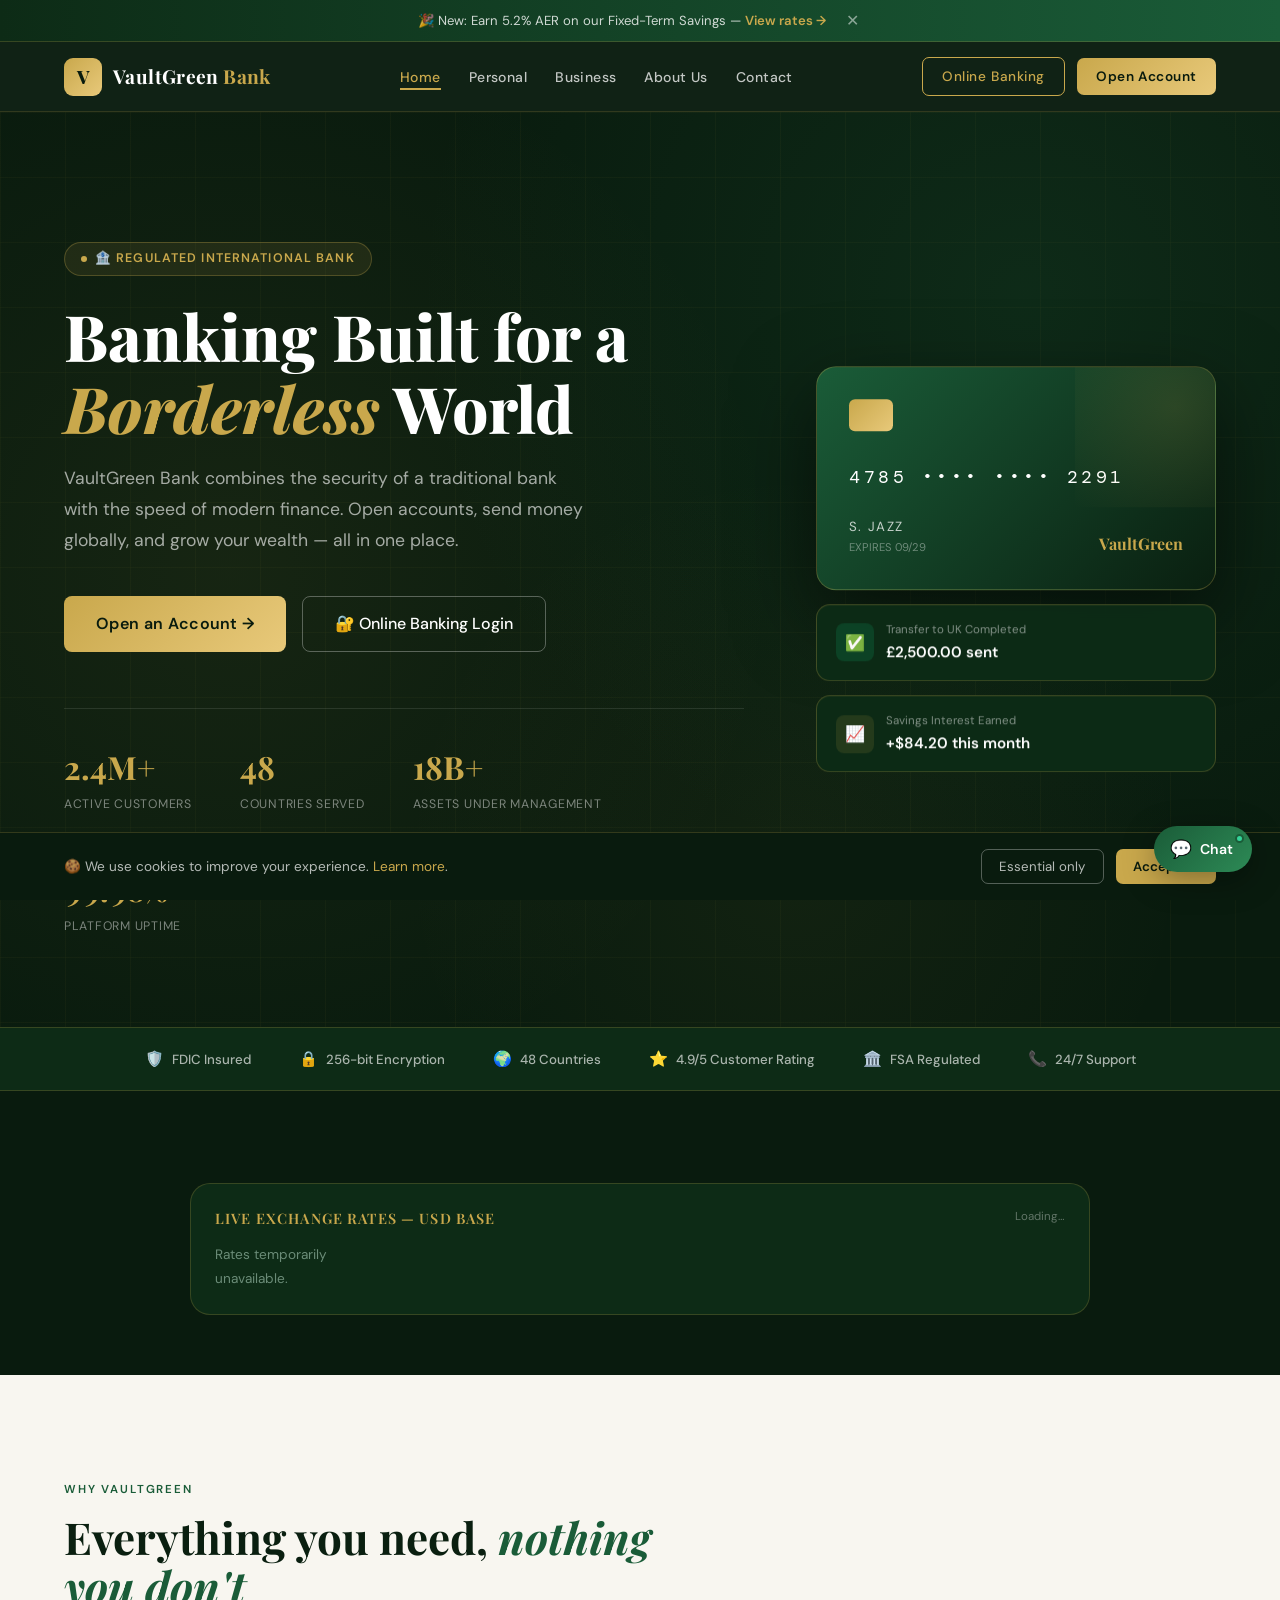
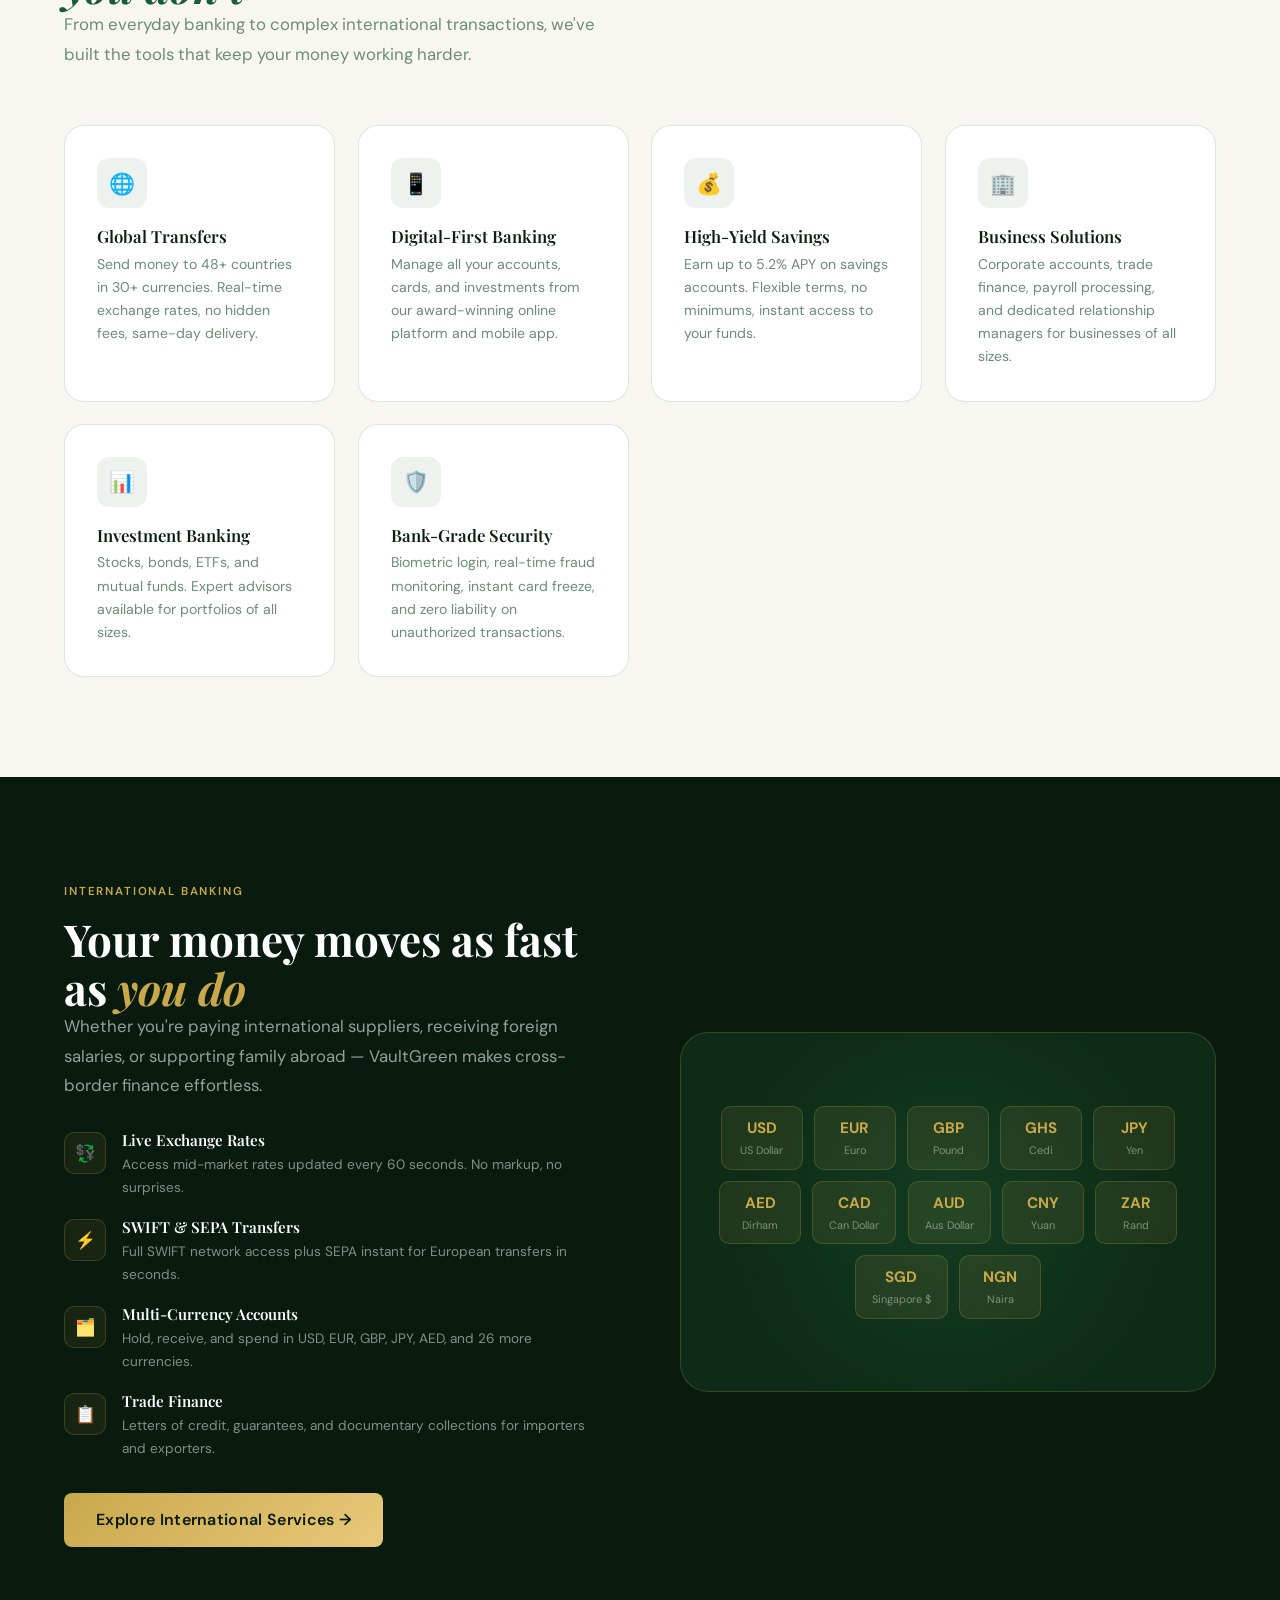
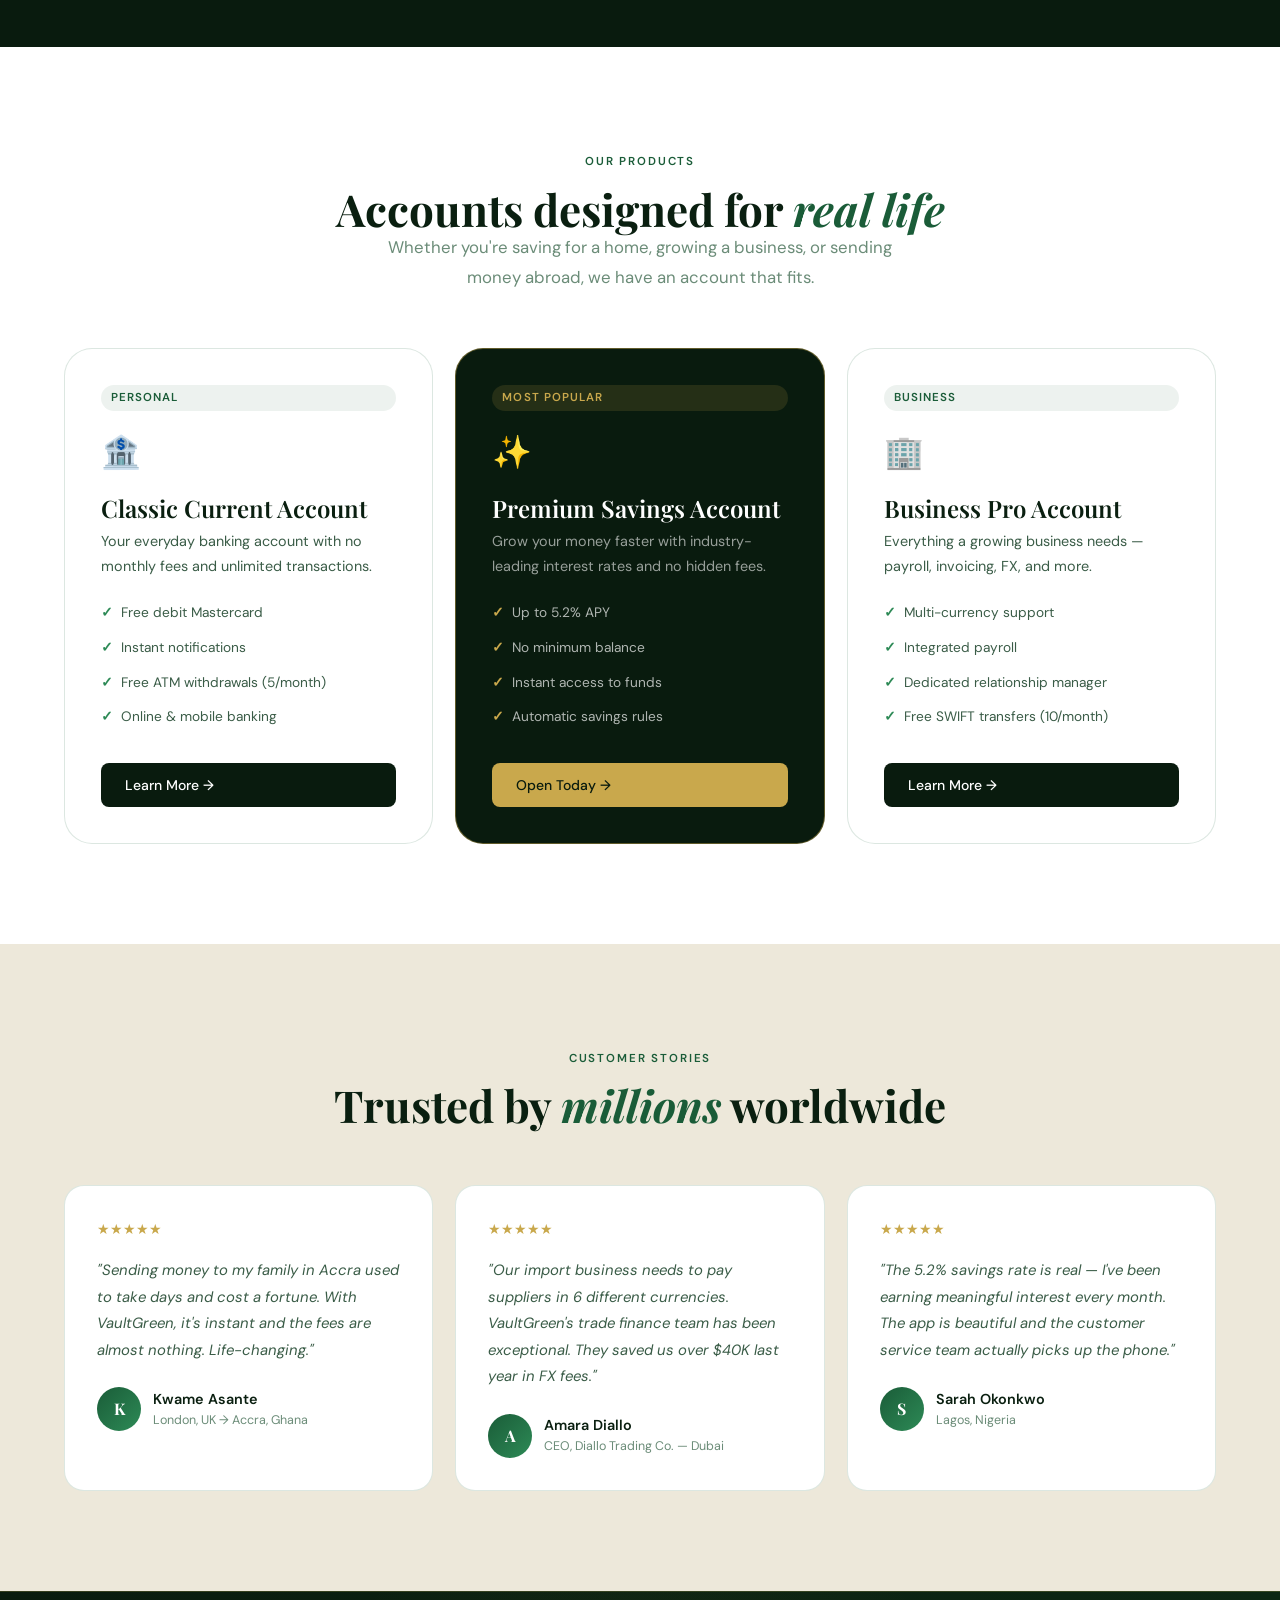
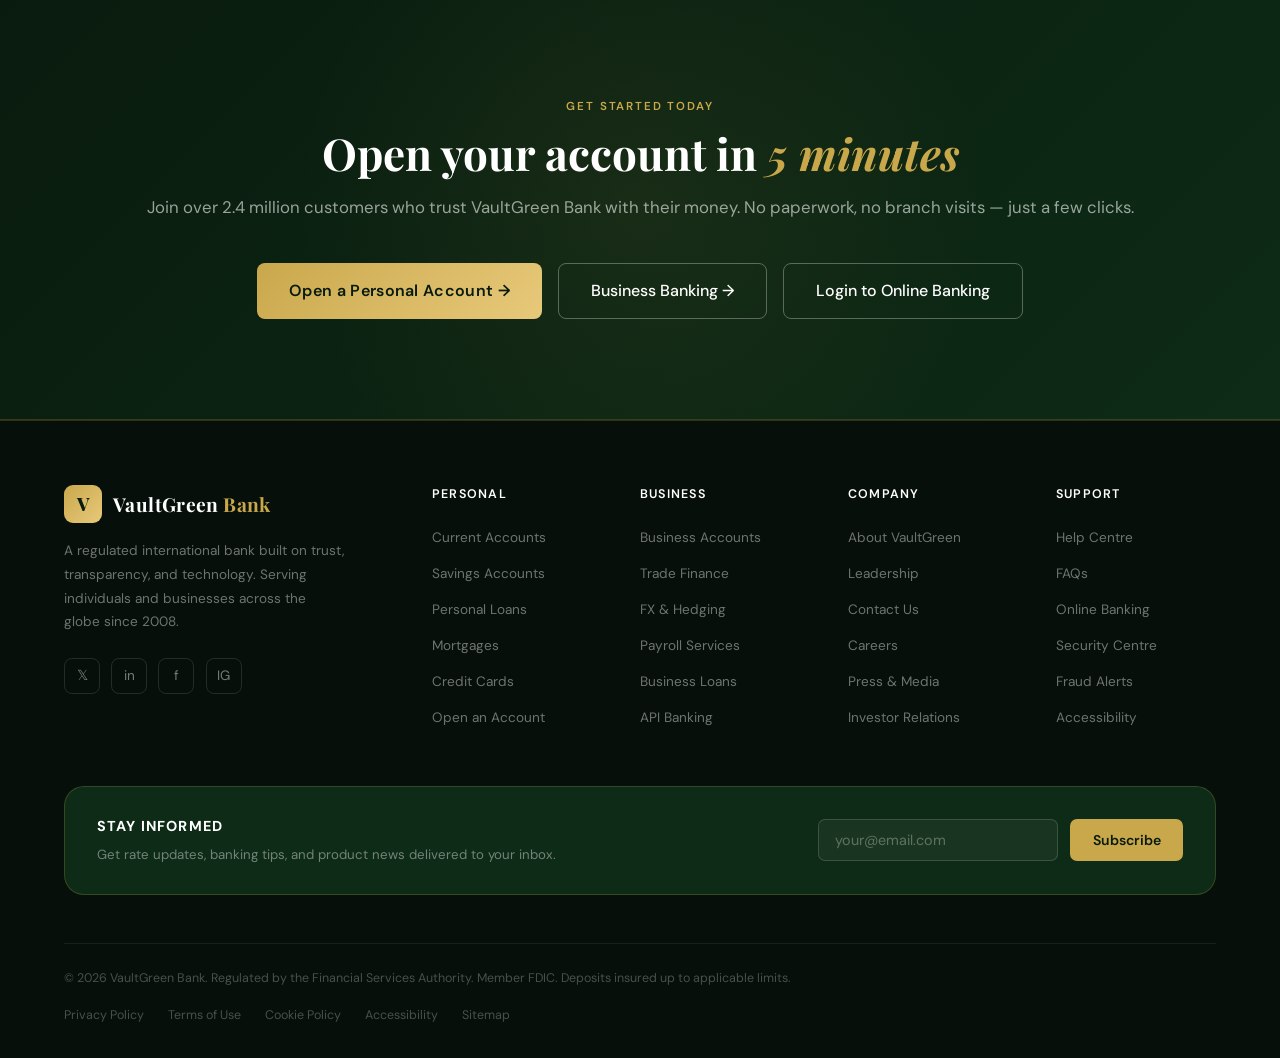
==== index.html @ 2dce6998 "Initial commit" ====
<!DOCTYPE html>
<html lang="en">
<head>
  <meta charset="UTF-8"/>
  <meta name="viewport" content="width=device-width,initial-scale=1.0"/>
  <title>VaultGreen Bank — Your Trusted International Bank</title>
  <meta name="description" content="VaultGreen Bank offers personal and business banking, international transfers, and investment solutions. Trusted by millions worldwide."/>
  <link rel="stylesheet" href="styles.css"/>
</head>
<body>

<!-- ══════════ HERO ══════════ -->
<section class="hero">
  <div class="hero-pattern"></div>
  <div class="hero-grid"></div>
  <div class="hero-content">
    <div class="hero-badge fade-up">🏦 Regulated International Bank</div>
    <h1 class="fade-up delay-1">Banking Built for a <em>Borderless</em> World</h1>
    <p class="hero-sub fade-up delay-2">VaultGreen Bank combines the security of a traditional bank with the speed of modern finance. Open accounts, send money globally, and grow your wealth — all in one place.</p>
    <div class="hero-actions fade-up delay-3">
      <a href="personal.html#open-account" class="btn-primary">Open an Account →</a>
      <a href="app/login.html" class="btn-secondary">🔐 Online Banking Login</a>
    </div>
    <div class="hero-stats fade-up delay-4">
      <div>
        <div class="hero-stat-num" data-count="2.4" data-suffix="M+" data-dec="1">0</div>
        <div class="hero-stat-label">Active Customers</div>
      </div>
      <div>
        <div class="hero-stat-num" data-count="48" data-suffix="">0</div>
        <div class="hero-stat-label">Countries Served</div>
      </div>
      <div>
        <div class="hero-stat-num" data-count="18" data-suffix="B+">0</div>
        <div class="hero-stat-label">Assets Under Management</div>
      </div>
      <div>
        <div class="hero-stat-num" data-count="99.98" data-suffix="%" data-dec="2">0</div>
        <div class="hero-stat-label">Platform Uptime</div>
      </div>
    </div>
  </div>

  <div class="hero-visual">
    <div class="card-mockup">
      <div class="card-chip"></div>
      <div class="card-number">4785 •••• •••• 2291</div>
      <div class="card-bottom">
        <div>
          <div class="card-name">S. JAZZ</div>
          <div style="color:rgba(255,255,255,.38);font-size:.7rem;margin-top:2px">EXPIRES 09/29</div>
        </div>
        <div class="card-logo-text">VaultGreen</div>
      </div>
    </div>
    <div class="floating-pill">
      <div class="pill-icon" style="background:rgba(14,203,129,.15)">✅</div>
      <div>
        <div class="pill-label">Transfer to UK Completed</div>
        <div class="pill-value">£2,500.00 sent</div>
      </div>
    </div>
    <div class="floating-pill">
      <div class="pill-icon" style="background:rgba(201,168,76,.12)">📈</div>
      <div>
        <div class="pill-label">Savings Interest Earned</div>
        <div class="pill-value">+$84.20 this month</div>
      </div>
    </div>
  </div>
</section>

<!-- ══════════ TRUST BAR ══════════ -->
<div class="trust-bar">
  <div class="trust-item"><span class="trust-icon">🛡️</span>FDIC Insured</div>
  <div class="trust-item"><span class="trust-icon">🔒</span>256-bit Encryption</div>
  <div class="trust-item"><span class="trust-icon">🌍</span>48 Countries</div>
  <div class="trust-item"><span class="trust-icon">⭐</span>4.9/5 Customer Rating</div>
  <div class="trust-item"><span class="trust-icon">🏛️</span>FSA Regulated</div>
  <div class="trust-item"><span class="trust-icon">📞</span>24/7 Support</div>
</div>

<!-- ══════════ LIVE RATES ══════════ -->
<section class="section section-dark" style="padding-top:60px;padding-bottom:60px">
  <div style="max-width:900px;margin:0 auto">
    <div class="rates-widget-wrap">
      <div class="rates-widget-head">
        <h4>Live Exchange Rates — USD Base</h4>
        <span id="ratesUpdated">Loading…</span>
      </div>
      <div id="ratesWidget" style="display:grid;grid-template-columns:repeat(auto-fill,minmax(160px,1fr));gap:.25rem">
        <p style="color:rgba(255,255,255,.4);font-size:.85rem">Fetching rates…</p>
      </div>
    </div>
  </div>
</section>

<!-- ══════════ FEATURES ══════════ -->
<section class="section section-light">
  <div class="section-header fade-up">
    <span class="section-label">Why VaultGreen</span>
    <h2 class="section-title">Everything you need, <em>nothing you don't</em></h2>
    <p class="section-desc">From everyday banking to complex international transactions, we've built the tools that keep your money working harder.</p>
  </div>
  <div class="features-grid">
    <div class="feature-card fade-up"><div class="feature-icon">🌐</div><h3>Global Transfers</h3><p>Send money to 48+ countries in 30+ currencies. Real-time exchange rates, no hidden fees, same-day delivery.</p></div>
    <div class="feature-card fade-up delay-1"><div class="feature-icon">📱</div><h3>Digital-First Banking</h3><p>Manage all your accounts, cards, and investments from our award-winning online platform and mobile app.</p></div>
    <div class="feature-card fade-up delay-2"><div class="feature-icon">💰</div><h3>High-Yield Savings</h3><p>Earn up to 5.2% APY on savings accounts. Flexible terms, no minimums, instant access to your funds.</p></div>
    <div class="feature-card fade-up delay-1"><div class="feature-icon">🏢</div><h3>Business Solutions</h3><p>Corporate accounts, trade finance, payroll processing, and dedicated relationship managers for businesses of all sizes.</p></div>
    <div class="feature-card fade-up delay-2"><div class="feature-icon">📊</div><h3>Investment Banking</h3><p>Stocks, bonds, ETFs, and mutual funds. Expert advisors available for portfolios of all sizes.</p></div>
    <div class="feature-card fade-up delay-3"><div class="feature-icon">🛡️</div><h3>Bank-Grade Security</h3><p>Biometric login, real-time fraud monitoring, instant card freeze, and zero liability on unauthorized transactions.</p></div>
  </div>
</section>

<!-- ══════════ INTERNATIONAL ══════════ -->
<section class="section section-dark">
  <div class="intl-grid">
    <div class="fade-left">
      <span class="section-label section-label-gold">International Banking</span>
      <h2 class="section-title section-title-light">Your money moves as fast as <em>you do</em></h2>
      <p class="section-desc section-desc-light">Whether you're paying international suppliers, receiving foreign salaries, or supporting family abroad — VaultGreen makes cross-border finance effortless.</p>
      <div class="intl-features">
        <div class="intl-feature"><div class="intl-feature-icon">💱</div><div><h4>Live Exchange Rates</h4><p>Access mid-market rates updated every 60 seconds. No markup, no surprises.</p></div></div>
        <div class="intl-feature"><div class="intl-feature-icon">⚡</div><div><h4>SWIFT & SEPA Transfers</h4><p>Full SWIFT network access plus SEPA instant for European transfers in seconds.</p></div></div>
        <div class="intl-feature"><div class="intl-feature-icon">🗂️</div><div><h4>Multi-Currency Accounts</h4><p>Hold, receive, and spend in USD, EUR, GBP, JPY, AED, and 26 more currencies.</p></div></div>
        <div class="intl-feature"><div class="intl-feature-icon">📋</div><div><h4>Trade Finance</h4><p>Letters of credit, guarantees, and documentary collections for importers and exporters.</p></div></div>
      </div>
      <div style="margin-top:2rem"><a href="business.html" class="btn-primary">Explore International Services →</a></div>
    </div>
    <div class="intl-visual fade-right">
      <div class="globe-bg"></div>
      <div class="currency-tags">
        <div class="currency-tag"><div class="curr-code">USD</div><div class="curr-name">US Dollar</div></div>
        <div class="currency-tag"><div class="curr-code">EUR</div><div class="curr-name">Euro</div></div>
        <div class="currency-tag"><div class="curr-code">GBP</div><div class="curr-name">Pound</div></div>
        <div class="currency-tag"><div class="curr-code">GHS</div><div class="curr-name">Cedi</div></div>
        <div class="currency-tag"><div class="curr-code">JPY</div><div class="curr-name">Yen</div></div>
        <div class="currency-tag"><div class="curr-code">AED</div><div class="curr-name">Dirham</div></div>
        <div class="currency-tag"><div class="curr-code">CAD</div><div class="curr-name">Can Dollar</div></div>
        <div class="currency-tag"><div class="curr-code">AUD</div><div class="curr-name">Aus Dollar</div></div>
        <div class="currency-tag"><div class="curr-code">CNY</div><div class="curr-name">Yuan</div></div>
        <div class="currency-tag"><div class="curr-code">ZAR</div><div class="curr-name">Rand</div></div>
        <div class="currency-tag"><div class="curr-code">SGD</div><div class="curr-name">Singapore $</div></div>
        <div class="currency-tag"><div class="curr-code">NGN</div><div class="curr-name">Naira</div></div>
      </div>
    </div>
  </div>
</section>

<!-- ══════════ PRODUCTS ══════════ -->
<section class="section">
  <div class="section-header-center fade-up">
    <span class="section-label">Our Products</span>
    <h2 class="section-title">Accounts designed for <em>real life</em></h2>
    <p class="section-desc" style="margin:0 auto">Whether you're saving for a home, growing a business, or sending money abroad, we have an account that fits.</p>
  </div>
  <div class="products-grid">
    <div class="product-card fade-up">
      <div class="product-tag">Personal</div>
      <div class="product-icon">🏦</div>
      <h3>Classic Current Account</h3>
      <p>Your everyday banking account with no monthly fees and unlimited transactions.</p>
      <ul class="product-list">
        <li>Free debit Mastercard</li>
        <li>Instant notifications</li>
        <li>Free ATM withdrawals (5/month)</li>
        <li>Online & mobile banking</li>
      </ul>
      <a href="personal.html" class="btn-card">Learn More →</a>
    </div>
    <div class="product-card featured fade-up delay-1">
      <div class="product-tag">Most Popular</div>
      <div class="product-icon">✨</div>
      <h3>Premium Savings Account</h3>
      <p>Grow your money faster with industry-leading interest rates and no hidden fees.</p>
      <ul class="product-list">
        <li>Up to 5.2% APY</li>
        <li>No minimum balance</li>
        <li>Instant access to funds</li>
        <li>Automatic savings rules</li>
      </ul>
      <a href="personal.html#open-account" class="btn-card">Open Today →</a>
    </div>
    <div class="product-card fade-up delay-2">
      <div class="product-tag">Business</div>
      <div class="product-icon">🏢</div>
      <h3>Business Pro Account</h3>
      <p>Everything a growing business needs — payroll, invoicing, FX, and more.</p>
      <ul class="product-list">
        <li>Multi-currency support</li>
        <li>Integrated payroll</li>
        <li>Dedicated relationship manager</li>
        <li>Free SWIFT transfers (10/month)</li>
      </ul>
      <a href="business.html" class="btn-card">Learn More →</a>
    </div>
  </div>
</section>

<!-- ══════════ TESTIMONIALS ══════════ -->
<section class="section section-cream">
  <div class="section-header-center fade-up">
    <span class="section-label">Customer Stories</span>
    <h2 class="section-title">Trusted by <em>millions</em> worldwide</h2>
  </div>
  <div class="testimonials-grid">
    <div class="testimonial-card fade-up">
      <div class="testimonial-stars">★★★★★</div>
      <p class="testimonial-text">"Sending money to my family in Accra used to take days and cost a fortune. With VaultGreen, it's instant and the fees are almost nothing. Life-changing."</p>
      <div class="testimonial-author"><div class="author-avatar">K</div><div><div class="author-name">Kwame Asante</div><div class="author-loc">London, UK → Accra, Ghana</div></div></div>
    </div>
    <div class="testimonial-card fade-up delay-1">
      <div class="testimonial-stars">★★★★★</div>
      <p class="testimonial-text">"Our import business needs to pay suppliers in 6 different currencies. VaultGreen's trade finance team has been exceptional. They saved us over $40K last year in FX fees."</p>
      <div class="testimonial-author"><div class="author-avatar">A</div><div><div class="author-name">Amara Diallo</div><div class="author-loc">CEO, Diallo Trading Co. — Dubai</div></div></div>
    </div>
    <div class="testimonial-card fade-up delay-2">
      <div class="testimonial-stars">★★★★★</div>
      <p class="testimonial-text">"The 5.2% savings rate is real — I've been earning meaningful interest every month. The app is beautiful and the customer service team actually picks up the phone."</p>
      <div class="testimonial-author"><div class="author-avatar">S</div><div><div class="author-name">Sarah Okonkwo</div><div class="author-loc">Lagos, Nigeria</div></div></div>
    </div>
  </div>
</section>

<!-- ══════════ CTA ══════════ -->
<section class="cta-section">
  <div style="position:relative;z-index:2" class="fade-up">
    <span class="section-label section-label-gold">Get Started Today</span>
    <h2>Open your account in <em style="color:var(--gold)">5 minutes</em></h2>
    <p>Join over 2.4 million customers who trust VaultGreen Bank with their money. No paperwork, no branch visits — just a few clicks.</p>
    <div class="cta-actions">
      <a href="personal.html#open-account" class="btn-primary">Open a Personal Account →</a>
      <a href="business.html" class="btn-secondary">Business Banking →</a>
      <a href="app/login.html" class="btn-secondary">Login to Online Banking</a>
    </div>
  </div>
</section>

<script src="shared.js"></script>
</body>
</html>
---- styles.css ----
/* ═══════════════════════════════════════════════════
   VAULTGREEN BANK — styles.css
   Design system: deep forest green + gold
═══════════════════════════════════════════════════ */

@import url('https://fonts.googleapis.com/css2?family=Playfair+Display:ital,wght@0,400;0,600;0,700;0,800;1,400;1,700&family=DM+Sans:ital,opsz,wght@0,9..40,300;0,9..40,400;0,9..40,500;0,9..40,600;0,9..40,700;1,9..40,400&family=DM+Mono:wght@400;500&display=swap');

/* ─── TOKENS ─── */
:root {
  --green-deepest: #060f09;
  --green-deep:    #091b0e;
  --green-dark:    #0d2b16;
  --green-mid:     #1a5c38;
  --green-light:   #2d8a56;
  --green-pale:    #d4eddc;
  --gold:          #c9a84c;
  --gold-light:    #e8c97a;
  --gold-pale:     #f5e6b8;
  --white:         #ffffff;
  --off-white:     #f8f6f0;
  --cream:         #ede8da;
  --text-dark:     #0a1f10;
  --text-mid:      #3a5c47;
  --text-light:    #6b8c78;
  --border:        rgba(201,168,76,0.22);
  --border-light:  rgba(26,92,56,0.15);
  --shadow:        0 8px 40px rgba(6,15,9,0.13);
  --shadow-lg:     0 20px 60px rgba(6,15,9,0.2);
  --shadow-gold:   0 4px 24px rgba(201,168,76,0.22);
  --r-sm: 8px; --r-md: 14px; --r-lg: 20px; --r-xl: 28px;
}

/* ─── RESET ─── */
*,*::before,*::after { box-sizing:border-box; margin:0; padding:0; }
html { scroll-behavior:smooth; font-size:16px; }
body {
  font-family:'DM Sans',sans-serif;
  background:var(--white); color:var(--text-dark);
  line-height:1.6; overflow-x:hidden;
  -webkit-font-smoothing:antialiased;
}
img { max-width:100%; display:block; }
a  { text-decoration:none; color:inherit; }
button { font-family:'DM Sans',sans-serif; cursor:pointer; }

/* ─── TYPOGRAPHY ─── */
h1,h2,h3,h4 { font-family:'Playfair Display',serif; line-height:1.12; }
h1 { font-size:clamp(2.4rem,5vw,4rem); font-weight:800; }
h2 { font-size:clamp(1.8rem,3.5vw,2.75rem); font-weight:700; }
h3 { font-size:clamp(1.1rem,2vw,1.5rem); font-weight:600; }
h4 { font-size:1rem; font-weight:600; }
p  { line-height:1.75; color:var(--text-mid); }
em { font-style:italic; }

/* ─── ANNOUNCE BAR ─── */
.announce-bar {
  background:linear-gradient(90deg,var(--green-dark),var(--green-mid));
  border-bottom:1px solid var(--border);
  padding:10px 5vw;
  display:flex; align-items:center; justify-content:center; gap:16px;
  font-size:.82rem; color:rgba(255,255,255,.8);
  position:relative; z-index:1001;
}
.announce-bar a { color:var(--gold); font-weight:600; }
.announce-close { background:none; border:none; color:rgba(255,255,255,.5); font-size:1rem; padding:0 4px; line-height:1; }
.announce-close:hover { color:var(--white); }

/* ─── NAV ─── */
.nav {
  position:sticky; top:0; left:0; right:0; z-index:1000;
  background:rgba(9,27,14,.97);
  backdrop-filter:blur(18px); -webkit-backdrop-filter:blur(18px);
  border-bottom:1px solid rgba(201,168,76,.18);
  padding:0 5vw; height:70px;
  display:flex; align-items:center; justify-content:space-between;
  transition:all .3s;
}
.nav.scrolled {
  height:62px;
  background:rgba(6,15,9,.98);
  box-shadow:0 4px 24px rgba(0,0,0,.3);
}

.nav-logo { display:flex; align-items:center; gap:11px; }
.logo-mark {
  width:38px; height:38px;
  background:linear-gradient(135deg,var(--gold),var(--gold-light));
  border-radius:9px;
  display:flex; align-items:center; justify-content:center;
  font-family:'Playfair Display',serif;
  font-size:1.15rem; font-weight:800; color:var(--green-deep);
  flex-shrink:0;
}
.logo-text {
  font-family:'Playfair Display',serif;
  font-size:1.2rem; font-weight:700; color:var(--white);
  letter-spacing:.02em;
}
.logo-text span { color:var(--gold); }

.nav-links { display:flex; align-items:center; gap:1.75rem; list-style:none; }
.nav-link {
  color:rgba(255,255,255,.75); font-size:.875rem; font-weight:500;
  letter-spacing:.03em; transition:color .2s;
  position:relative; padding-bottom:2px;
}
.nav-link::after {
  content:''; position:absolute; bottom:-2px; left:0; right:0;
  height:1.5px; background:var(--gold);
  transform:scaleX(0); transition:transform .2s; transform-origin:left;
}
.nav-link:hover { color:var(--gold); }
.nav-link:hover::after,
.nav-link.active::after { transform:scaleX(1); }
.nav-link.active { color:var(--gold); }

.nav-actions { display:flex; gap:.75rem; align-items:center; }

.nav-btn-login {
  padding:.5rem 1.2rem; border:1.5px solid var(--gold); border-radius:7px;
  color:var(--gold); font-size:.85rem; font-weight:500; letter-spacing:.04em;
  background:transparent; transition:all .2s;
}
.nav-btn-login:hover { background:var(--gold); color:var(--green-deep); }

.nav-btn-open {
  padding:.5rem 1.2rem;
  background:linear-gradient(135deg,var(--gold),var(--gold-light));
  border:none; border-radius:7px;
  color:var(--green-deep); font-size:.85rem; font-weight:600; letter-spacing:.04em;
  transition:all .25s;
}
.nav-btn-open:hover { transform:translateY(-1px); box-shadow:var(--shadow-gold); }

.w-full { width:100%; text-align:center; justify-content:center; }

/* Hamburger */
.hamburger {
  display:none; flex-direction:column; gap:5px;
  background:none; border:none; padding:4px;
}
.hamburger span {
  display:block; width:24px; height:2px;
  background:var(--white); border-radius:2px;
  transition:all .3s;
}
.hamburger.open span:nth-child(1) { transform:translateY(7px) rotate(45deg); }
.hamburger.open span:nth-child(2) { opacity:0; }
.hamburger.open span:nth-child(3) { transform:translateY(-7px) rotate(-45deg); }

/* Mobile menu */
.mob-menu {
  display:none; position:fixed; inset:0; top:70px;
  background:var(--green-deep);
  z-index:999; padding:2rem 5vw 3rem;
  flex-direction:column;
  overflow-y:auto;
  animation:mobIn .25s ease;
}
@keyframes mobIn { from{opacity:0;transform:translateY(-8px)} to{opacity:1;transform:none} }
.mob-menu.open { display:flex; }
.mob-links { display:flex; flex-direction:column; gap:0; }
.mob-link {
  color:var(--white); font-size:1.4rem;
  font-family:'Playfair Display',serif; font-weight:600;
  padding:1rem 0; border-bottom:1px solid rgba(201,168,76,.12);
  transition:color .2s;
}
.mob-link:hover,.mob-link.active { color:var(--gold); }
.mob-actions { display:flex; flex-direction:column; gap:.75rem; margin-top:2rem; }
.mob-actions .nav-btn-login,
.mob-actions .nav-btn-open { width:100%; text-align:center; padding:.85rem; font-size:1rem; }

/* ─── SECTIONS ─── */
.section { padding:100px 5vw; }
.section-light  { background:var(--off-white); }
.section-dark   { background:var(--green-deep); }
.section-cream  { background:var(--cream); }

.section-label {
  display:inline-block; font-size:.72rem; font-weight:600;
  letter-spacing:.16em; text-transform:uppercase;
  color:var(--green-mid); margin-bottom:.75rem;
}
.section-label-gold { color:var(--gold); }
.section-title em   { font-style:italic; color:var(--green-mid); }
.section-title-light { color:var(--white); }
.section-title-light em { color:var(--gold); }
.section-desc { font-size:1.05rem; color:var(--text-light); max-width:560px; }
.section-desc-light { color:rgba(255,255,255,.58); }

.section-header        { max-width:640px; margin-bottom:3.5rem; }
.section-header-center { text-align:center; max-width:640px; margin:0 auto 3.5rem; }

/* ─── BUTTONS ─── */
.btn-primary {
  display:inline-flex; align-items:center; gap:8px;
  padding:.9rem 2rem;
  background:linear-gradient(135deg,var(--gold),var(--gold-light));
  border:none; border-radius:var(--r-sm);
  color:var(--green-deep); font-size:1rem; font-weight:600;
  letter-spacing:.02em; transition:all .25s;
}
.btn-primary:hover { transform:translateY(-2px); box-shadow:0 8px 32px rgba(201,168,76,.38); }
.btn-primary:active { transform:translateY(0); }

.btn-secondary {
  display:inline-flex; align-items:center; gap:8px;
  padding:.9rem 2rem;
  background:transparent; border:1.5px solid rgba(255,255,255,.3);
  border-radius:var(--r-sm); color:var(--white);
  font-size:1rem; font-weight:500; transition:all .25s;
}
.btn-secondary:hover { border-color:var(--gold); color:var(--gold); }

.btn-card {
  display:inline-flex; align-items:center; gap:6px;
  padding:.65rem 1.5rem; background:var(--green-deep);
  color:var(--white); border:none; border-radius:var(--r-sm);
  font-size:.875rem; font-weight:500; transition:all .25s;
  margin-top:.75rem;
}
.btn-card:hover { background:var(--green-mid); transform:translateX(2px); }

.btn-spinner {
  display:inline-block; width:14px; height:14px;
  border:2px solid rgba(255,255,255,.3); border-top-color:#fff;
  border-radius:50%; animation:spin .65s linear infinite;
  vertical-align:middle; margin-right:6px;
}
@keyframes spin { to{transform:rotate(360deg)} }

/* ─── TRUST BAR ─── */
.trust-bar {
  background:var(--green-dark);
  border-top:1px solid var(--border); border-bottom:1px solid var(--border);
  padding:1.2rem 5vw;
  display:flex; flex-wrap:wrap; gap:1.5rem 3rem;
  justify-content:center; align-items:center;
}
.trust-item { display:flex; align-items:center; gap:8px; color:rgba(255,255,255,.65); font-size:.83rem; font-weight:500; }
.trust-icon { color:var(--gold); font-size:.95rem; }

/* ─── HERO ─── */
.hero {
  min-height:100vh; background:var(--green-deep);
  position:relative; display:flex; align-items:center;
  overflow:hidden; padding:130px 5vw 90px;
}
.hero-pattern {
  position:absolute; inset:0; pointer-events:none;
  background:
    radial-gradient(circle at 18% 50%,rgba(201,168,76,.07) 0,transparent 48%),
    radial-gradient(circle at 80% 20%,rgba(45,138,86,.14) 0,transparent 48%),
    radial-gradient(circle at 62% 82%,rgba(201,168,76,.05) 0,transparent 36%);
}
.hero-grid {
  position:absolute; inset:0; pointer-events:none;
  background-image:
    linear-gradient(rgba(201,168,76,.04) 1px,transparent 1px),
    linear-gradient(90deg,rgba(201,168,76,.04) 1px,transparent 1px);
  background-size:65px 65px;
}
.hero-content { position:relative; z-index:2; max-width:680px; }
.hero-badge {
  display:inline-flex; align-items:center; gap:8px;
  background:rgba(201,168,76,.1); border:1px solid rgba(201,168,76,.28);
  border-radius:100px; padding:6px 16px;
  color:var(--gold); font-size:.78rem; font-weight:600;
  letter-spacing:.09em; text-transform:uppercase; margin-bottom:1.5rem;
}
.hero-badge::before { content:''; width:6px; height:6px; background:var(--gold); border-radius:50%; }
.hero h1 { color:var(--white); margin-bottom:1.25rem; }
.hero h1 em { color:var(--gold); }
.hero-sub { font-size:1.1rem; color:rgba(255,255,255,.62); margin-bottom:2.5rem; max-width:520px; line-height:1.75; }
.hero-actions { display:flex; gap:1rem; flex-wrap:wrap; }
.hero-stats {
  display:flex; gap:3rem; flex-wrap:wrap;
  margin-top:3.5rem; padding-top:2rem;
  border-top:1px solid rgba(255,255,255,.1);
}
.hero-stat-num { font-family:'Playfair Display',serif; font-size:2rem; font-weight:700; color:var(--gold); }
.hero-stat-label { font-size:.77rem; color:rgba(255,255,255,.45); letter-spacing:.06em; text-transform:uppercase; margin-top:3px; }

/* Hero visual card */
.hero-visual {
  position:absolute; right:5vw; top:50%; transform:translateY(-50%);
  width:400px; z-index:2;
}
.card-mockup {
  background:linear-gradient(135deg,#1a5c38,#0a1f10);
  border:1px solid rgba(201,168,76,.3);
  border-radius:20px; padding:2rem;
  box-shadow:0 28px 80px rgba(0,0,0,.55);
  position:relative; overflow:hidden;
}
.card-mockup::before {
  content:''; position:absolute; top:-60px; right:-60px;
  width:200px; height:200px;
  background:radial-gradient(circle,rgba(201,168,76,.15),transparent);
}
.card-chip {
  width:44px; height:32px;
  background:linear-gradient(135deg,var(--gold),var(--gold-light));
  border-radius:6px; margin-bottom:2rem;
}
.card-number { font-family:'DM Mono',monospace; font-size:1.1rem; letter-spacing:.2em; color:var(--white); margin-bottom:1.5rem; }
.card-bottom { display:flex; justify-content:space-between; align-items:flex-end; }
.card-name { color:rgba(255,255,255,.75); font-size:.83rem; text-transform:uppercase; letter-spacing:.1em; }
.card-logo-text { font-family:'Playfair Display',serif; font-size:1rem; font-weight:700; color:var(--gold); }

.floating-pill {
  background:rgba(13,43,22,.96);
  border:1px solid rgba(201,168,76,.28);
  border-radius:14px; padding:1rem 1.2rem;
  margin-top:.9rem; display:flex; align-items:center; gap:12px;
  backdrop-filter:blur(8px);
  animation:floatIn .5s ease both;
}
.floating-pill:nth-child(2) { animation-delay:.2s; }
.floating-pill:nth-child(3) { animation-delay:.4s; }
@keyframes floatIn { from{opacity:0;transform:translateX(20px)} to{opacity:1;transform:none} }
.pill-icon { width:38px; height:38px; border-radius:8px; display:flex; align-items:center; justify-content:center; font-size:1rem; flex-shrink:0; }
.pill-label { font-size:.72rem; color:rgba(255,255,255,.48); }
.pill-value { font-size:.95rem; font-weight:600; color:var(--white); }

/* ─── FEATURES GRID ─── */
.features-grid { display:grid; grid-template-columns:repeat(auto-fit,minmax(270px,1fr)); gap:1.4rem; }
.feature-card {
  background:var(--white); border:1px solid var(--border-light);
  border-radius:var(--r-lg); padding:2rem;
  transition:all .3s; position:relative; overflow:hidden;
}
.feature-card::before {
  content:''; position:absolute; top:0; left:0; right:0; height:3px;
  background:linear-gradient(90deg,var(--green-mid),var(--gold));
  opacity:0; transition:opacity .3s;
}
.feature-card:hover { transform:translateY(-5px); box-shadow:var(--shadow); border-color:rgba(201,168,76,.35); }
.feature-card:hover::before { opacity:1; }
.feature-icon {
  width:50px; height:50px; background:rgba(26,92,56,.08);
  border-radius:12px; display:flex; align-items:center; justify-content:center;
  font-size:1.3rem; margin-bottom:1.2rem;
}
.feature-card h3 { font-size:1.05rem; margin-bottom:.4rem; color:var(--text-dark); }
.feature-card p  { font-size:.88rem; color:var(--text-light); line-height:1.65; }

/* ─── PRODUCTS ─── */
.products-grid { display:grid; grid-template-columns:repeat(auto-fit,minmax(295px,1fr)); gap:1.4rem; }
.product-card {
  background:var(--white); border:1px solid var(--border-light);
  border-radius:var(--r-xl); padding:2.25rem;
  transition:all .3s; display:flex; flex-direction:column;
}
.product-card:hover { transform:translateY(-5px); box-shadow:var(--shadow); }
.product-card.featured { background:var(--green-deep); border-color:rgba(201,168,76,.45); }
.product-card.featured h3 { color:var(--white); }
.product-card.featured p  { color:rgba(255,255,255,.58); }
.product-card.featured .product-tag { background:rgba(201,168,76,.14); color:var(--gold); }

.product-tag {
  display:inline-block; background:rgba(26,92,56,.08); color:var(--green-mid);
  font-size:.72rem; font-weight:600; letter-spacing:.09em; text-transform:uppercase;
  padding:4px 10px; border-radius:100px; margin-bottom:1rem;
}
.product-icon { font-size:2rem; margin-bottom:1rem; }
.product-card h3 { margin-bottom:.45rem; }
.product-card > p { font-size:.9rem; margin-bottom:auto; }
.product-list { list-style:none; margin:1.2rem 0; display:flex; flex-direction:column; gap:.3rem; }
.product-list li { display:flex; align-items:center; gap:8px; font-size:.855rem; color:var(--text-mid); padding:.25rem 0; }
.product-list li::before { content:'✓'; color:var(--green-light); font-weight:700; flex-shrink:0; }
.product-card.featured .product-list li { color:rgba(255,255,255,.68); }
.product-card.featured .product-list li::before { color:var(--gold); }
.product-card.featured .btn-card { background:var(--gold); color:var(--green-deep); }
.product-card.featured .btn-card:hover { background:var(--gold-light); transform:translateX(2px); }

/* ─── INTERNATIONAL SECTION ─── */
.intl-grid { display:grid; grid-template-columns:1fr 1fr; gap:5rem; align-items:center; }
.intl-visual {
  background:var(--green-dark); border:1px solid var(--border);
  border-radius:var(--r-xl); padding:2rem;
  position:relative; overflow:hidden;
  display:flex; align-items:center; justify-content:center; min-height:360px;
}
.globe-bg {
  position:absolute; inset:0;
  background:radial-gradient(circle at center,rgba(45,138,86,.18) 0,transparent 70%);
}
.currency-tags { display:flex; flex-wrap:wrap; gap:.7rem; justify-content:center; position:relative; z-index:1; }
.currency-tag {
  background:rgba(201,168,76, .1); border:1px solid rgba(201,168,76, .22);
  border-radius:10px; padding:.55rem 1rem; text-align:center; min-width:82px;
  transition:all .25s;
}
.currency-tag:hover { background:rgba(201,168,76,.2); transform:scale(1.04); }
.curr-code { color:var(--gold); font-weight:700; font-size:.95rem; }
.curr-name { color:rgba(255,255,255,.42); font-size:.68rem; margin-top:2px; }
.intl-features { display:flex; flex-direction:column; gap:1.2rem; margin-top:2rem; }
.intl-feature { display:flex; gap:1rem; align-items:flex-start; }
.intl-feature-icon {
  width:42px; height:42px; flex-shrink:0;
  background:rgba(201,168,76,.08); border:1px solid var(--border);
  border-radius:10px; display:flex; align-items:center; justify-content:center; font-size:1.05rem;
}
.intl-feature h4 { font-size:.95rem; margin-bottom:.2rem; color:var(--white); }
.intl-feature p  { font-size:.85rem; color:rgba(255,255,255,.5); }

/* ─── TESTIMONIALS ─── */
.testimonials-grid { display:grid; grid-template-columns:repeat(auto-fit,minmax(280px,1fr)); gap:1.4rem; }
.testimonial-card {
  background:var(--white); border:1px solid var(--border-light);
  border-radius:var(--r-lg); padding:2rem;
  transition:transform .3s;
}
.testimonial-card:hover { transform:translateY(-4px); box-shadow:var(--shadow); }
.testimonial-stars { color:var(--gold); font-size:.9rem; margin-bottom:1rem; }
.testimonial-text { font-style:italic; color:var(--text-mid); font-size:.93rem; line-height:1.78; margin-bottom:1.5rem; }
.testimonial-author { display:flex; align-items:center; gap:.75rem; }
.author-avatar {
  width:44px; height:44px; border-radius:50%; flex-shrink:0;
  background:linear-gradient(135deg,var(--green-mid),var(--green-light));
  display:flex; align-items:center; justify-content:center;
  color:var(--white); font-weight:700; font-size:1rem;
  font-family:'Playfair Display',serif;
}
.author-name { font-weight:600; font-size:.9rem; }
.author-loc  { font-size:.78rem; color:var(--text-light); }

/* ─── CTA SECTION ─── */
.cta-section {
  background:linear-gradient(135deg,var(--green-deep),var(--green-dark));
  border-top:1px solid var(--border); border-bottom:1px solid var(--border);
  padding:100px 5vw; text-align:center; position:relative; overflow:hidden;
}
.cta-section::before {
  content:''; position:absolute; top:50%; left:50%; transform:translate(-50%,-50%);
  width:700px; height:700px;
  background:radial-gradient(circle,rgba(201,168,76,.07) 0,transparent 70%);
  pointer-events:none;
}
.cta-section h2 { color:var(--white); margin-bottom:1rem; }
.cta-section p  { color:rgba(255,255,255,.58); margin-bottom:2.5rem; font-size:1.05rem; }
.cta-actions    { display:flex; gap:1rem; justify-content:center; flex-wrap:wrap; }

/* ─── RATES WIDGET ─── */
.rates-widget-wrap {
  background:var(--green-dark); border:1px solid var(--border);
  border-radius:var(--r-lg); padding:1.5rem; margin-top:2rem;
}
.rates-widget-head {
  display:flex; justify-content:space-between; align-items:center; margin-bottom:1rem;
}
.rates-widget-head h4 { color:var(--gold); font-size:.9rem; text-transform:uppercase; letter-spacing:.08em; }
#ratesUpdated { font-size:.72rem; color:rgba(255,255,255,.35); }
.rate-row {
  display:flex; justify-content:space-between; padding:.55rem 0;
  border-bottom:1px solid rgba(255,255,255,.06); font-size:.88rem;
}
.rate-row:last-child { border-bottom:none; }
.rate-pair { color:rgba(255,255,255,.55); font-family:'DM Mono',monospace; }
.rate-val  { color:var(--gold); font-weight:600; font-family:'DM Mono',monospace; }

/* ─── PAGE HERO (inner pages) ─── */
.page-hero {
  background:var(--green-deep); padding:155px 5vw 85px;
  position:relative; overflow:hidden;
}
.page-hero::before {
  content:''; position:absolute; inset:0;
  background:radial-gradient(circle at 70% 50%,rgba(45,138,86,.15),transparent 60%);
  pointer-events:none;
}
.page-hero-content { position:relative; z-index:2; max-width:700px; }
.page-hero h1 { color:var(--white); }
.page-hero p  { color:rgba(255,255,255,.62); max-width:580px; margin-top:1rem; font-size:1.07rem; }

/* ─── ABOUT ─── */
.about-hero {
  background:var(--green-deep); padding:165px 5vw 110px;
  position:relative; overflow:hidden; text-align:center;
}
.about-hero::after {
  content:''; position:absolute; bottom:-1px; left:0; right:0; height:90px;
  background:var(--off-white); clip-path:ellipse(55% 100% at 50% 100%);
}
.about-hero h1 { color:var(--white); }
.about-hero p  { color:rgba(255,255,255,.62); max-width:620px; margin:.9rem auto 0; font-size:1.1rem; }

.stat-boxes { display:grid; grid-template-columns:1fr 1fr; gap:1.2rem; }
.stat-box {
  background:var(--green-dark); border:1px solid var(--border);
  border-radius:var(--r-lg); padding:2rem; text-align:center;
}
.stat-box-num { font-family:'Playfair Display',serif; font-size:2.4rem; font-weight:800; color:var(--gold); }
.stat-box-lbl { color:rgba(255,255,255,.45); font-size:.82rem; margin-top:.4rem; }

.values-grid { display:grid; grid-template-columns:repeat(auto-fit,minmax(240px,1fr)); gap:1.4rem; }
.value-card {
  background:var(--white); border:1px solid var(--border-light);
  border-radius:var(--r-lg); padding:2rem;
  border-left:4px solid var(--gold); transition:transform .3s;
}
.value-card:hover { transform:translateY(-4px); box-shadow:var(--shadow); }
.value-num { font-family:'Playfair Display',serif; font-size:3rem; font-weight:800; color:var(--green-mid); opacity:.18; line-height:1; margin-bottom:.7rem; }
.value-card h3 { margin-bottom:.4rem; }

.team-grid { display:grid; grid-template-columns:repeat(auto-fit,minmax(220px,1fr)); gap:1.4rem; }
.team-card {
  background:var(--white); border:1px solid var(--border-light);
  border-radius:var(--r-lg); overflow:hidden; transition:transform .3s;
}
.team-card:hover { transform:translateY(-5px); box-shadow:var(--shadow); }
.team-photo {
  height:190px; display:flex; align-items:center; justify-content:center; font-size:4rem;
  background:linear-gradient(135deg,var(--green-dark),var(--green-mid));
}
.team-info { padding:1.25rem; }
.team-info h4 { font-size:1rem; margin-bottom:.2rem; }
.team-role { font-size:.78rem; color:var(--gold); font-weight:500; text-transform:uppercase; letter-spacing:.06em; }
.team-info p { font-size:.83rem; margin-top:.5rem; }

/* Timeline */
.timeline { max-width:700px; margin:0 auto; position:relative; }
.timeline-line { position:absolute; left:20px; top:0; bottom:0; width:2px; background:rgba(201,168,76,.2); }
.timeline-items { display:flex; flex-direction:column; gap:2.5rem; }
.timeline-item { display:flex; gap:2rem; align-items:flex-start; }
.tl-dot {
  width:40px; height:40px; flex-shrink:0;
  border-radius:50%; display:flex; align-items:center; justify-content:center;
  font-family:'Playfair Display',serif; font-weight:700; font-size:.78rem;
}
.tl-dot.gold  { background:var(--gold); color:var(--green-deep); }
.tl-dot.green { background:var(--green-mid); color:var(--white); }
.tl-year { color:var(--gold); font-size:.82rem; letter-spacing:.1em; text-transform:uppercase; }
.tl-title { color:var(--white); margin:.22rem 0; }
.tl-body { color:rgba(255,255,255,.5); font-size:.88rem; }

/* ─── CONTACT ─── */
.contact-grid { display:grid; grid-template-columns:1fr 1.5fr; gap:4rem; }
.contact-methods { display:flex; flex-direction:column; }
.contact-method {
  display:flex; gap:1rem; align-items:flex-start;
  padding:1.4rem 0; border-bottom:1px solid var(--border-light);
}
.contact-method:last-child { border-bottom:none; }
.contact-method-icon {
  width:46px; height:46px; flex-shrink:0; background:var(--green-deep);
  border-radius:12px; display:flex; align-items:center; justify-content:center;
  font-size:1.15rem; color:var(--gold);
}
.contact-method h4 { font-size:.8rem; text-transform:uppercase; letter-spacing:.08em; color:var(--text-light); margin-bottom:.28rem; }
.contact-method p  { color:var(--text-dark); font-weight:500; font-size:.95rem; }
.contact-method small { font-size:.82rem; color:var(--text-light); }

.contact-form-card {
  background:var(--white); border:1px solid var(--border-light);
  border-radius:var(--r-xl); padding:2.5rem; box-shadow:var(--shadow);
}
.form-group { margin-bottom:1.2rem; }
.form-group label {
  display:block; font-size:.82rem; font-weight:500; color:var(--text-mid);
  margin-bottom:.45rem; letter-spacing:.03em;
}
.form-group input,
.form-group select,
.form-group textarea {
  width:100%; padding:.78rem 1rem;
  border:1.5px solid rgba(26,92,56,.18); border-radius:var(--r-sm);
  font-family:'DM Sans',sans-serif; font-size:.95rem;
  color:var(--text-dark); background:var(--off-white);
  transition:border-color .2s, background .2s; outline:none; -webkit-appearance:none;
}
.form-group input:focus,
.form-group select:focus,
.form-group textarea:focus { border-color:var(--green-mid); background:var(--white); }
.form-group input::placeholder,
.form-group textarea::placeholder { color:rgba(26,92,56,.3); }
.form-group textarea { resize:vertical; min-height:120px; }
.form-row { display:grid; grid-template-columns:1fr 1fr; gap:1rem; }

/* Open account form */
.apply-card {
  background:var(--white); border:1px solid var(--border-light);
  border-radius:var(--r-xl); padding:2.5rem; max-width:640px; margin:0 auto;
}
.apply-steps { display:flex; gap:0; margin-bottom:2rem; border-radius:var(--r-sm); overflow:hidden; }
.apply-step {
  flex:1; text-align:center; padding:.6rem;
  background:var(--off-white); font-size:.8rem; font-weight:500; color:var(--text-light);
  border:1px solid var(--border-light);
}
.apply-step.active { background:var(--green-mid); color:var(--white); border-color:var(--green-mid); }
.apply-step.done   { background:var(--green-deep); color:var(--gold); }

/* Branches */
.branches-grid { display:grid; grid-template-columns:repeat(auto-fit,minmax(230px,1fr)); gap:1.2rem; margin-top:2.5rem; }
.branch-card {
  background:var(--white); border:1px solid var(--border-light);
  border-radius:var(--r-lg); padding:1.5rem; display:flex; gap:1rem; align-items:flex-start;
  transition:transform .25s;
}
.branch-card:hover { transform:translateY(-3px); box-shadow:var(--shadow); }
.branch-flag { font-size:2rem; flex-shrink:0; }
.branch-card h4 { font-size:1rem; margin-bottom:.2rem; }
.branch-card p  { font-size:.83rem; color:var(--text-light); }
.branch-hours   { font-size:.78rem; color:var(--gold); font-weight:500; margin-top:.4rem; }

/* FAQ */
.faq-list { max-width:720px; margin:0 auto; display:flex; flex-direction:column; gap:.9rem; }
.faq-item {
  background:var(--white); border:1px solid var(--border-light);
  border-radius:var(--r-md); overflow:hidden; transition:border-color .25s;
}
.faq-item.open { border-color:rgba(201,168,76,.4); }
.faq-q {
  width:100%; text-align:left; padding:1.2rem 1.5rem;
  background:none; border:none; cursor:pointer;
  display:flex; justify-content:space-between; align-items:center; gap:1rem;
  font-family:'DM Sans',sans-serif; font-size:1rem; font-weight:500;
  color:var(--text-dark);
}
.faq-icon { color:var(--gold); font-size:1.2rem; flex-shrink:0; transition:transform .2s; }
.faq-item.open .faq-icon { transform:rotate(45deg); }
.faq-a { padding:0 1.5rem 1.2rem; }
.faq-a p { font-size:.92rem; }

/* Rates table */
.rates-table-wrap { overflow-x:auto; border-radius:var(--r-md); border:1px solid var(--border-light); overflow:hidden; }
.rates-table { width:100%; border-collapse:collapse; }
.rates-table th {
  background:var(--green-deep); color:var(--gold); padding:1rem 1.2rem;
  text-align:left; font-size:.78rem; text-transform:uppercase; letter-spacing:.08em;
  font-family:'DM Sans',sans-serif;
}
.rates-table td { padding:1rem 1.2rem; border-bottom:1px solid var(--border-light); font-size:.91rem; }
.rates-table tr:last-child td { border-bottom:none; }
.rates-table tr:nth-child(even) td { background:rgba(248,246,240,.6); }
.rate-highlight { color:var(--green-mid); font-weight:600; }

/* ─── CALCULATOR ─── */
.calc-card {
  background:var(--off-white); border:1px solid var(--border-light);
  border-radius:var(--r-xl); padding:2.5rem;
}
.calc-card h3 { margin-bottom:1.5rem; }
.calc-result {
  background:var(--green-deep); border-radius:var(--r-md); padding:1.5rem; margin-top:1.5rem;
}
.calc-result-row { display:flex; justify-content:space-between; align-items:center; padding:.6rem 0; border-bottom:1px solid rgba(255,255,255,.07); }
.calc-result-row:last-child { border-bottom:none; }
.calc-result-lbl { color:rgba(255,255,255,.55); font-size:.85rem; }
.calc-result-val { font-weight:700; }
.calc-result-val.gold { color:var(--gold); font-size:1.1rem; }
.calc-result-val.white { color:var(--white); }
.calc-result-val.dim   { color:rgba(255,255,255,.55); }

/* ─── FOOTER ─── */
.footer { background:var(--green-deepest); border-top:1px solid var(--border); padding:64px 5vw 32px; }
.footer-inner { max-width:1400px; margin:0 auto; }
.footer-top {
  display:grid; grid-template-columns:2fr 1fr 1fr 1fr 1fr;
  gap:3rem; margin-bottom:3.5rem;
}
.footer-brand p { color:rgba(255,255,255,.42); font-size:.85rem; line-height:1.75; max-width:280px; margin:1rem 0 1.5rem; }
.footer-socials { display:flex; gap:.7rem; }
.social-link {
  width:36px; height:36px; border:1px solid rgba(255,255,255,.12);
  border-radius:8px; display:flex; align-items:center; justify-content:center;
  color:rgba(255,255,255,.45); font-size:.85rem; transition:all .2s;
}
.social-link:hover { border-color:var(--gold); color:var(--gold); }

.footer-col h5 {
  color:var(--white); font-size:.78rem; font-weight:600;
  letter-spacing:.1em; text-transform:uppercase; margin-bottom:1.2rem;
}
.footer-col ul { list-style:none; display:flex; flex-direction:column; gap:.65rem; }
.footer-col ul a { color:rgba(255,255,255,.42); font-size:.85rem; transition:color .2s; }
.footer-col ul a:hover { color:var(--gold); }

.footer-newsletter {
  display:flex; justify-content:space-between; align-items:center; flex-wrap:wrap; gap:1.5rem;
  background:var(--green-dark); border:1px solid var(--border);
  border-radius:var(--r-lg); padding:1.75rem 2rem; margin-bottom:3rem;
}
.footer-newsletter h5 { color:var(--white); font-size:.9rem; text-transform:uppercase; letter-spacing:.08em; margin-bottom:.3rem; }
.footer-newsletter p  { color:rgba(255,255,255,.42); font-size:.83rem; }
.newsletter-form { display:flex; gap:.75rem; flex-wrap:wrap; }
.newsletter-form input {
  padding:.7rem 1rem; border:1px solid rgba(255,255,255,.15); border-radius:7px;
  background:rgba(255,255,255,.05); color:var(--white); font-family:'DM Sans',sans-serif;
  font-size:.9rem; width:240px; outline:none;
}
.newsletter-form input::placeholder { color:rgba(255,255,255,.3); }
.newsletter-form input:focus { border-color:var(--gold); }
.newsletter-form button {
  padding:.7rem 1.4rem; background:var(--gold); color:var(--green-deep);
  border:none; border-radius:7px; font-weight:600; font-size:.88rem; transition:all .25s;
}
.newsletter-form button:hover { background:var(--gold-light); }
.nl-success { color:var(--gold); font-size:.9rem; font-weight:500; }

.footer-bottom {
  border-top:1px solid rgba(255,255,255,.07); padding-top:1.5rem;
  display:flex; justify-content:space-between; align-items:center; flex-wrap:wrap; gap:1rem;
}
.footer-bottom p { color:rgba(255,255,255,.27); font-size:.78rem; }
.footer-legal-links { display:flex; gap:1.5rem; flex-wrap:wrap; }
.footer-legal-links a { color:rgba(255,255,255,.27); font-size:.78rem; transition:color .2s; }
.footer-legal-links a:hover { color:var(--gold); }

/* ─── CHAT BUBBLE & MODAL ─── */
.chat-bubble {
  position:fixed; bottom:28px; right:28px; z-index:900;
  background:linear-gradient(135deg,var(--green-mid),var(--green-light));
  border:none; border-radius:100px; padding:.75rem 1.2rem .75rem 1rem;
  display:flex; align-items:center; gap:8px;
  box-shadow:0 8px 32px rgba(0,0,0,.35); cursor:pointer; color:var(--white);
  transition:transform .2s;
}
.chat-bubble:hover { transform:scale(1.05); }
.chat-icon { font-size:1.1rem; }
.chat-label { font-size:.88rem; font-weight:600; }
.chat-dot {
  position:absolute; top:8px; right:8px; width:9px; height:9px;
  background:#34d399; border-radius:50%; border:2px solid var(--green-mid);
  animation:pulse2 2s ease infinite;
}
@keyframes pulse2 { 0%,100%{transform:scale(1)} 50%{transform:scale(1.3)} }

.chat-modal {
  position:fixed; bottom:100px; right:28px; z-index:910;
  width:340px; background:var(--white); border-radius:var(--r-xl);
  box-shadow:0 24px 80px rgba(0,0,0,.3); border:1px solid var(--border-light);
  display:none; flex-direction:column; overflow:hidden; max-height:480px;
}
.chat-modal.open { display:flex; animation:chatIn .25s ease; }
@keyframes chatIn { from{opacity:0;transform:translateY(12px)} to{opacity:1;transform:none} }

.chat-header {
  background:var(--green-deep); padding:1.1rem 1.2rem;
  display:flex; justify-content:space-between; align-items:flex-start;
}
.chat-header strong { color:var(--white); font-size:.95rem; display:flex; align-items:center; gap:6px; }
.online-dot { display:inline-block; width:8px; height:8px; background:#34d399; border-radius:50%; }
.chat-header p  { color:rgba(255,255,255,.5); font-size:.78rem; margin-top:2px; }
.chat-header button { background:none; border:none; color:rgba(255,255,255,.5); font-size:1rem; cursor:pointer; }
.chat-header button:hover { color:var(--white); }

.chat-body { flex:1; overflow-y:auto; padding:1rem; display:flex; flex-direction:column; gap:.75rem; }
.chat-msg { max-width:85%; }
.chat-msg p { font-size:.85rem; padding:.7rem .9rem; border-radius:14px; margin:0; line-height:1.55; }
.chat-msg.bank p  { background:var(--off-white); color:var(--text-dark); border-bottom-left-radius:4px; }
.chat-msg.user { align-self:flex-end; }
.chat-msg.user p  { background:var(--green-mid); color:var(--white); border-bottom-right-radius:4px; }
.chat-quick { display:flex; flex-wrap:wrap; gap:.4rem; margin-top:.5rem; }
.chat-quick button {
  font-size:.75rem; padding:.35rem .75rem; border-radius:100px;
  background:var(--white); border:1px solid var(--border-light);
  color:var(--green-mid); cursor:pointer; font-family:'DM Sans',sans-serif;
  transition:all .15s;
}
.chat-quick button:hover { background:var(--green-mid); color:var(--white); border-color:var(--green-mid); }

.chat-foot {
  padding:.75rem 1rem; border-top:1px solid var(--border-light);
  display:flex; gap:.5rem;
}
.chat-foot input {
  flex:1; padding:.6rem .9rem; border:1px solid var(--border-light);
  border-radius:100px; font-family:'DM Sans',sans-serif; font-size:.88rem;
  outline:none; color:var(--text-dark); background:var(--off-white);
}
.chat-foot input:focus { border-color:var(--green-mid); background:var(--white); }
.chat-foot button {
  width:36px; height:36px; border-radius:50%;
  background:var(--green-mid); border:none; color:var(--white);
  font-size:1rem; display:flex; align-items:center; justify-content:center;
  transition:background .2s;
}
.chat-foot button:hover { background:var(--green-light); }

/* ─── COOKIE BANNER ─── */
.cookie-banner {
  position:fixed; bottom:0; left:0; right:0; z-index:800;
  background:var(--green-deep); border-top:1px solid var(--border);
  padding:1rem 5vw; transform:translateY(100%); transition:transform .4s ease;
}
.cookie-banner.visible { transform:translateY(0); }
.cookie-inner { max-width:1200px; margin:0 auto; display:flex; align-items:center; justify-content:space-between; gap:1.5rem; flex-wrap:wrap; }
.cookie-inner span { font-size:.85rem; color:rgba(255,255,255,.7); }
.cookie-inner a { color:var(--gold); }
.cookie-btns { display:flex; gap:.75rem; }
.cookie-ghost { padding:.5rem 1.1rem; border:1px solid rgba(255,255,255,.3); border-radius:7px; background:none; color:rgba(255,255,255,.7); font-size:.83rem; cursor:pointer; }
.cookie-ghost:hover { border-color:var(--gold); color:var(--gold); }
.cookie-solid { padding:.5rem 1.1rem; background:var(--gold); border:none; border-radius:7px; color:var(--green-deep); font-size:.83rem; font-weight:600; cursor:pointer; }

/* ─── BACK TO TOP ─── */
.back-top {
  position:fixed; bottom:100px; right:28px; z-index:850;
  width:42px; height:42px; border-radius:50%;
  background:var(--green-dark); border:1px solid var(--border);
  color:var(--gold); font-size:1rem; cursor:pointer;
  opacity:0; transform:translateY(10px); pointer-events:none;
  transition:all .3s;
}
.back-top.visible { opacity:1; transform:none; pointer-events:auto; }
.back-top:hover { background:var(--green-mid); }

/* ─── TOAST ─── */
.vg-toast {
  position:fixed; bottom:28px; left:50%; transform:translateX(-50%) translateY(12px);
  padding:11px 22px; border-radius:100px;
  font-size:.88rem; font-weight:600;
  z-index:9999; pointer-events:none; opacity:0;
  transition:all .3s; white-space:nowrap;
}
.vg-toast.show { opacity:1; transform:translateX(-50%) translateY(0); }
.vg-toast.success { background:#052818; color:#4ade80; border:1px solid #14532d; }
.vg-toast.error   { background:#2d0814; color:#fb7185; border:1px solid #881337; }
.vg-toast.info    { background:#0d1a38; color:#93c5fd; border:1px solid #1e3a5f; }

/* ─── ANIMATIONS ─── */
.fade-up, .fade-left, .fade-right, .fade-in {
  opacity:0; transition:opacity .7s ease, transform .7s ease;
}
.fade-up    { transform:translateY(28px); }
.fade-left  { transform:translateX(-28px); }
.fade-right { transform:translateX(28px); }
.fade-in    { }
.in-view { opacity:1 !important; transform:none !important; }
.delay-1 { transition-delay:.1s; }
.delay-2 { transition-delay:.2s; }
.delay-3 { transition-delay:.3s; }
.delay-4 { transition-delay:.4s; }
.delay-5 { transition-delay:.5s; }

/* ─── RESPONSIVE ─── */
@media (max-width:1100px) {
  .hero-visual { display:none; }
  .footer-top  { grid-template-columns:1fr 1fr 1fr; }
}
@media (max-width:900px) {
  .nav-links,.nav-actions { display:none; }
  .hamburger { display:flex; }
  .intl-grid { grid-template-columns:1fr; gap:2.5rem; }
  .contact-grid { grid-template-columns:1fr; }
  .footer-top { grid-template-columns:1fr 1fr; gap:2rem; }
}
@media (max-width:600px) {
  .section { padding:70px 5vw; }
  .hero { padding:120px 5vw 70px; }
  .hero-stats { gap:1.75rem; }
  .cta-section { padding:70px 5vw; }
  .footer-top { grid-template-columns:1fr; }
  .form-row { grid-template-columns:1fr; }
  .stat-boxes { grid-template-columns:1fr 1fr; }
  .chat-modal { right:16px; left:16px; width:auto; }
  .back-top,.chat-bubble { bottom:20px; right:16px; }
}
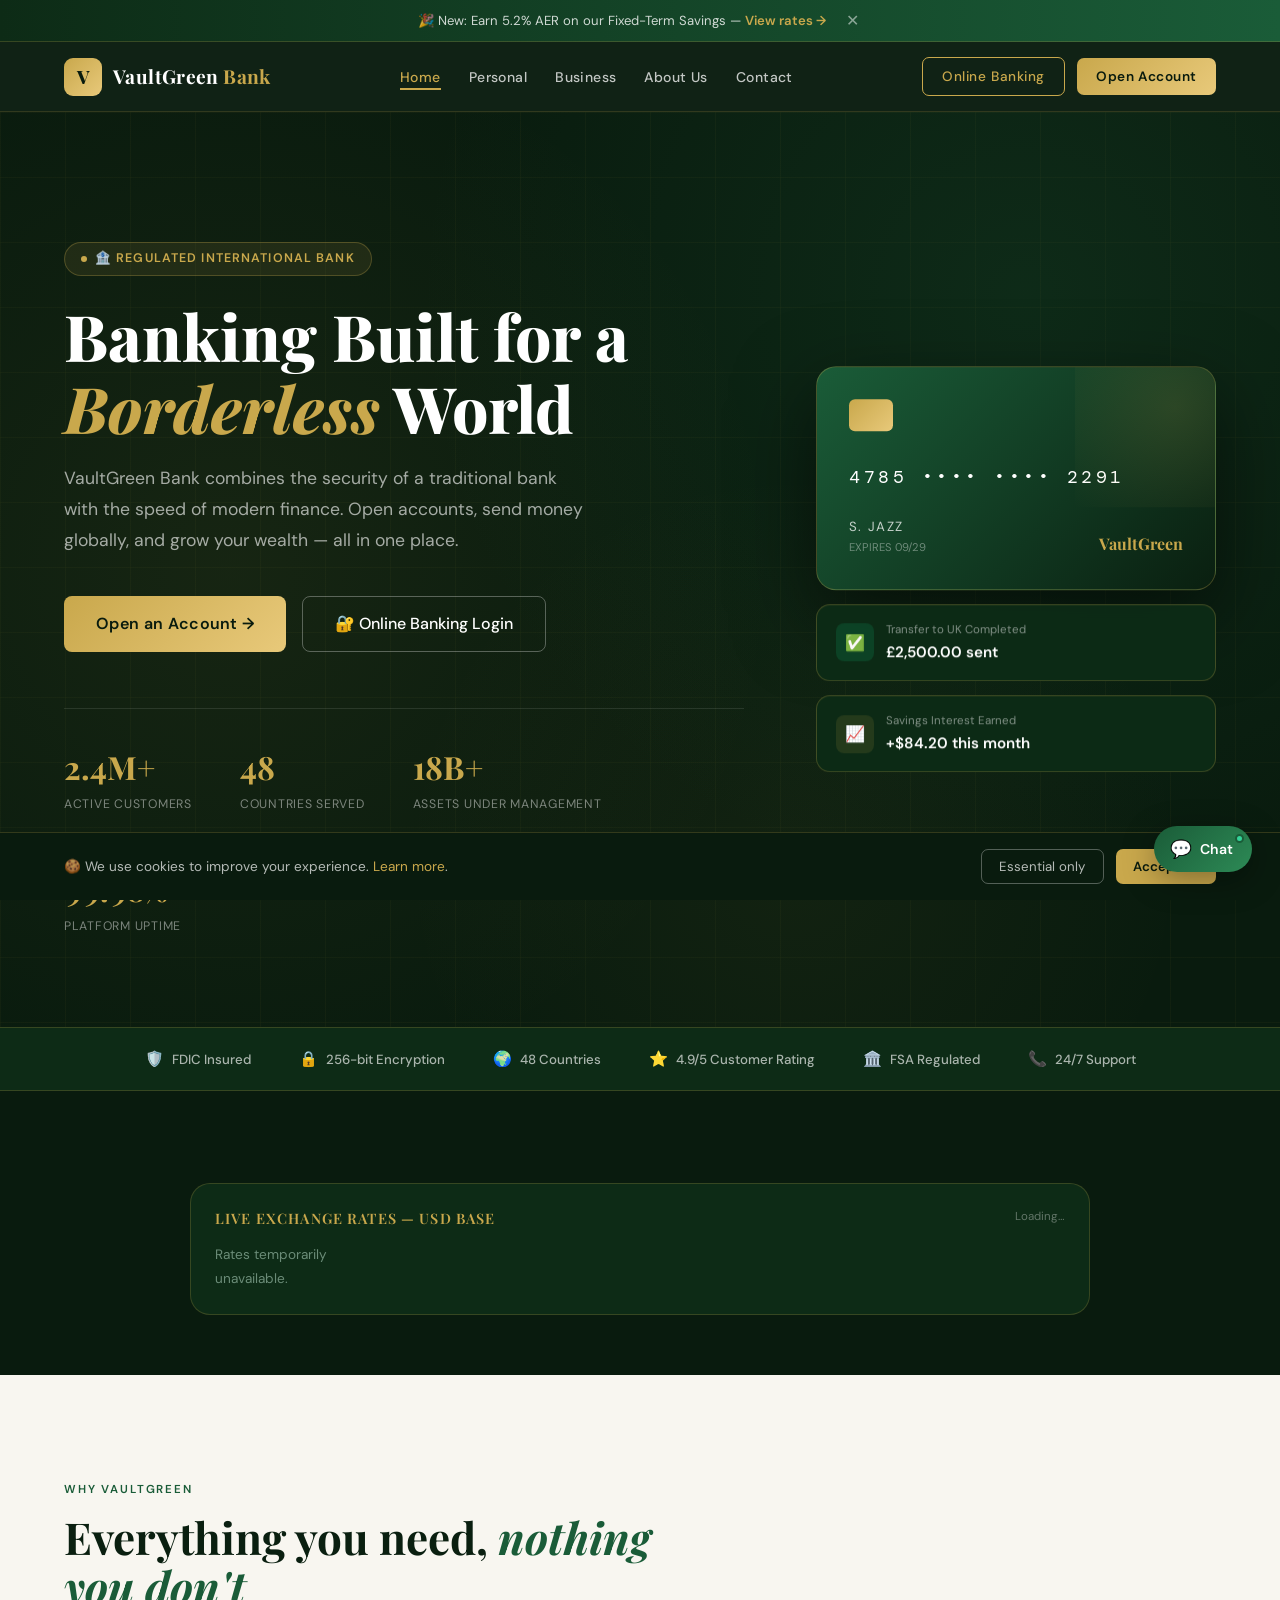
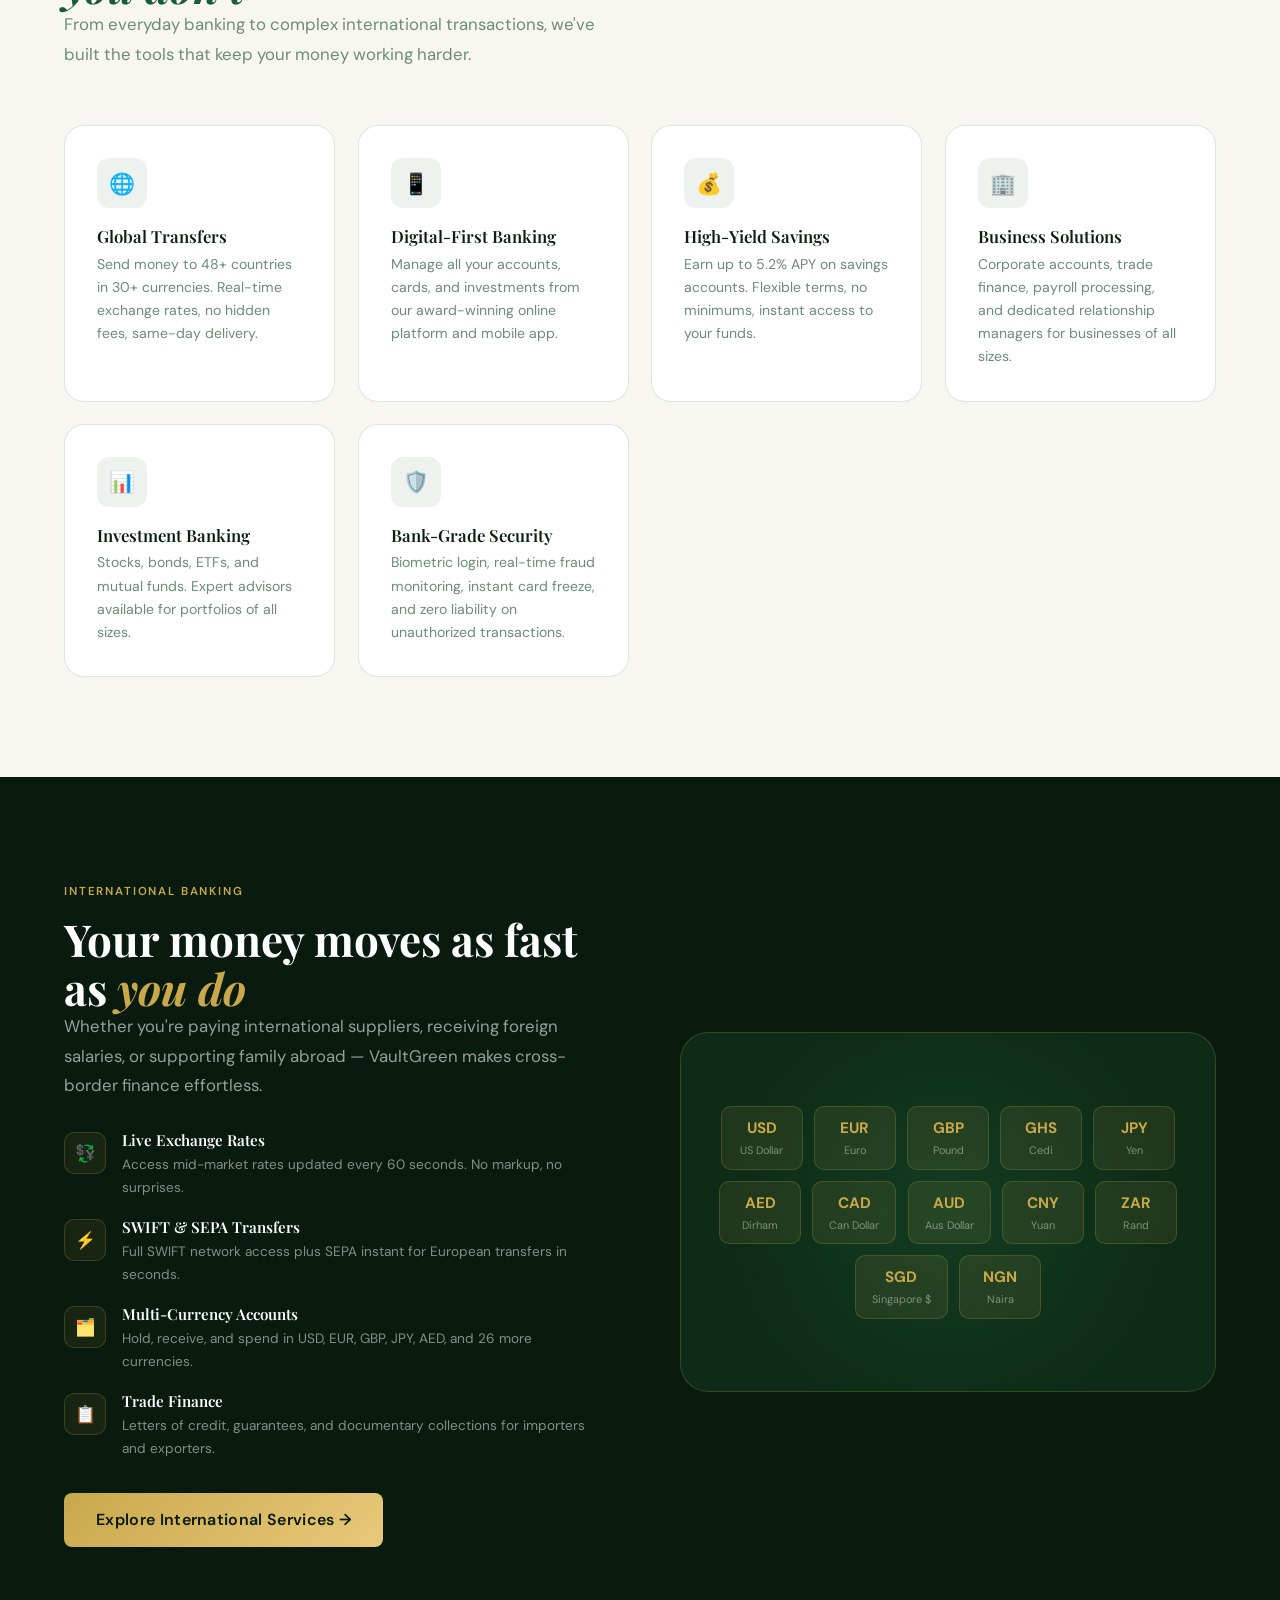
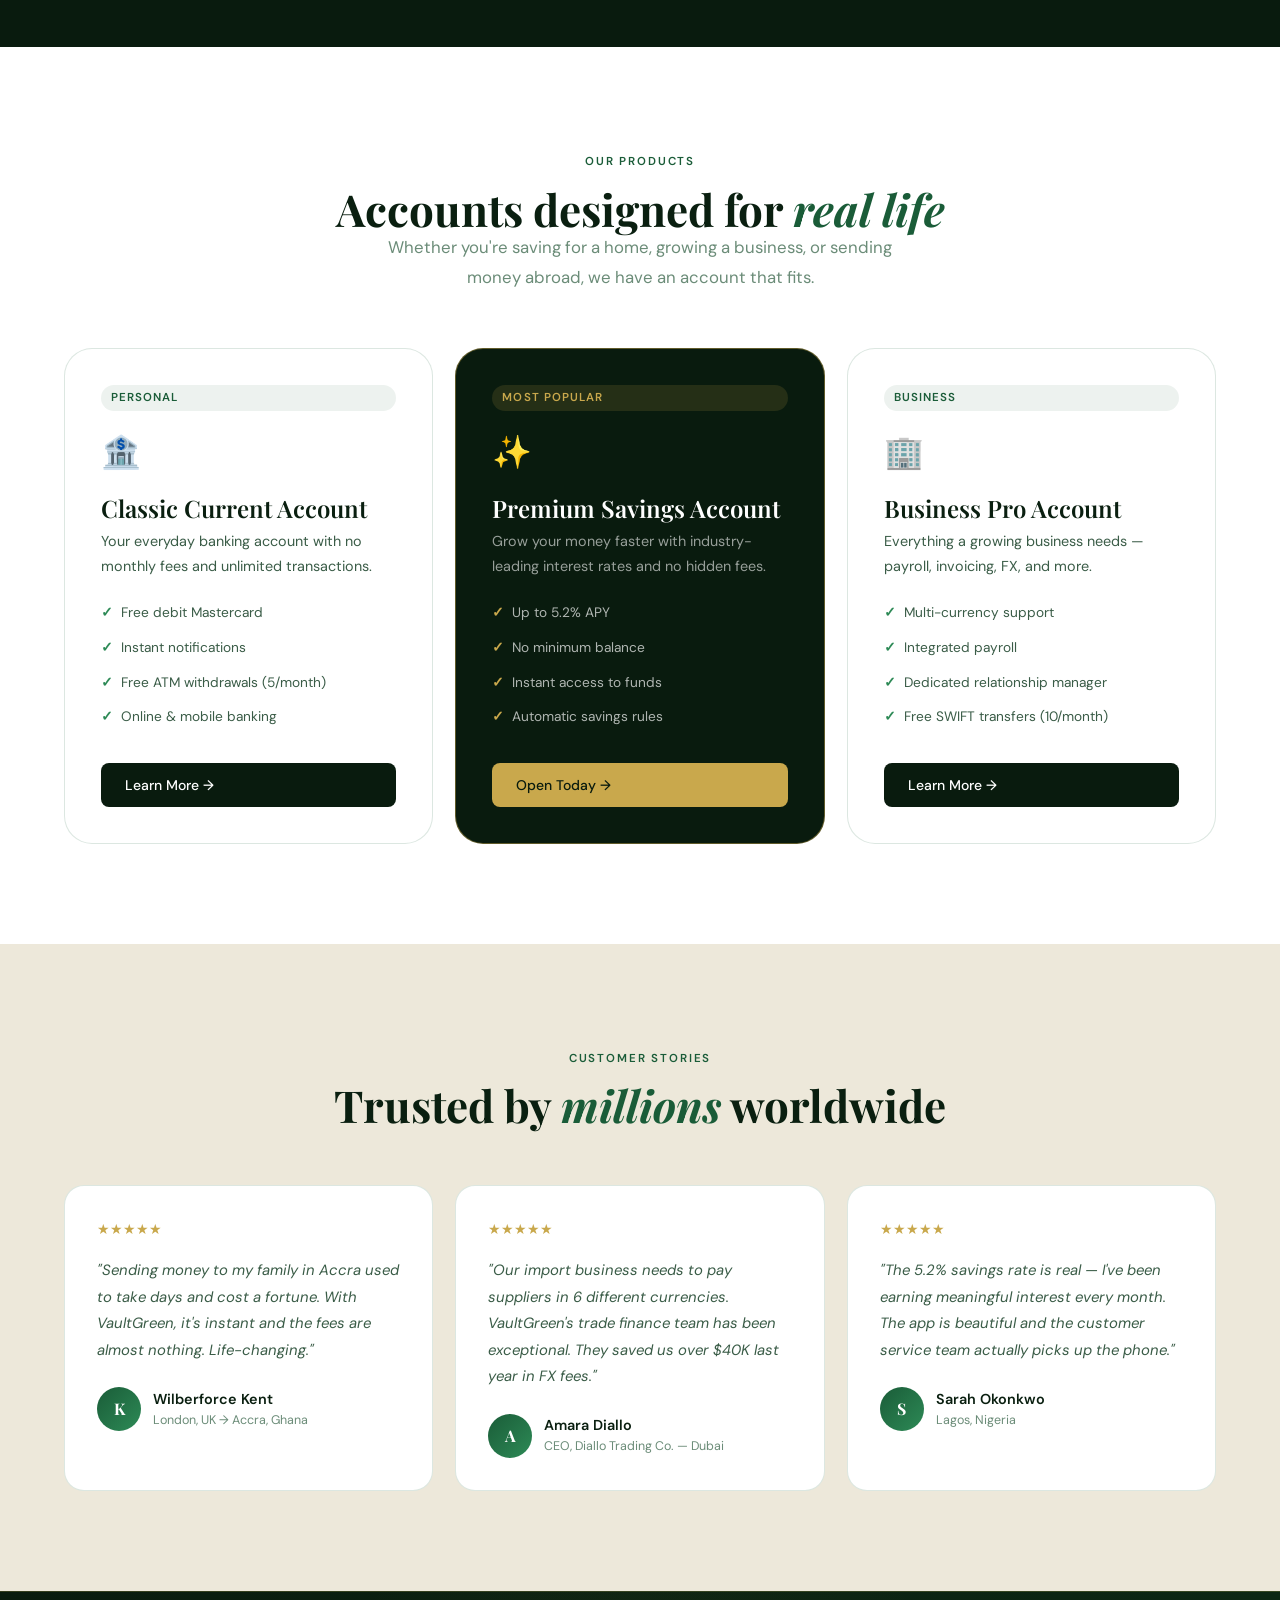
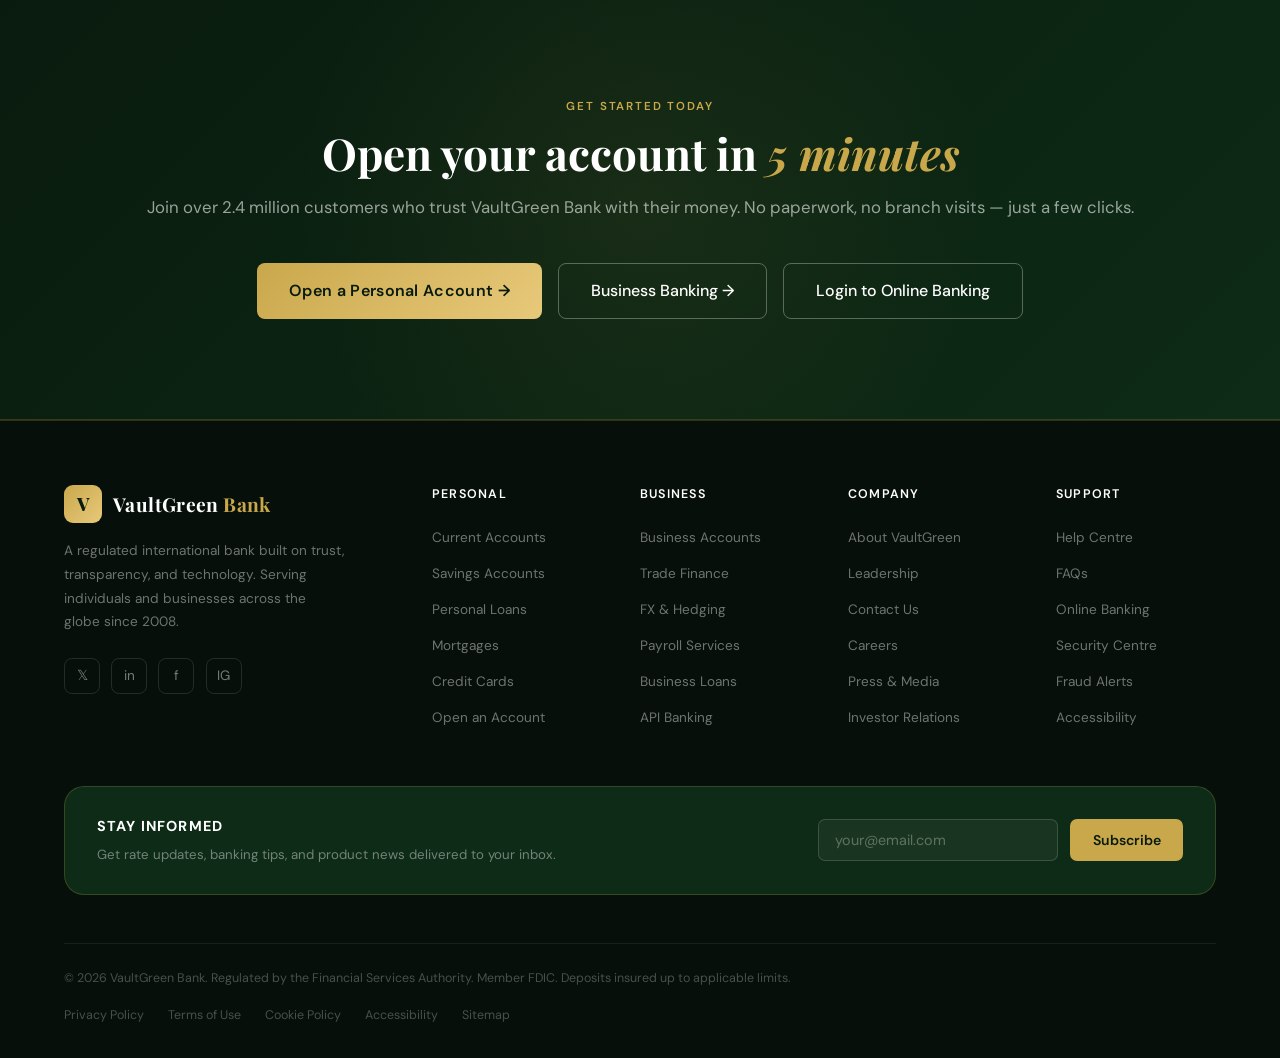
==== commit 830c9f99: "update" ====
--- a/index.html
+++ b/index.html
@@ -19,7 +19,7 @@
     <p class="hero-sub fade-up delay-2">VaultGreen Bank combines the security of a traditional bank with the speed of modern finance. Open accounts, send money globally, and grow your wealth — all in one place.</p>
     <div class="hero-actions fade-up delay-3">
       <a href="personal.html#open-account" class="btn-primary">Open an Account →</a>
-      <a href="app/login.html" class="btn-secondary">🔐 Online Banking Login</a>
+      <a href="login.html" class="btn-secondary">🔐 Online Banking Login</a>
     </div>
     <div class="hero-stats fade-up delay-4">
       <div>
@@ -207,7 +207,7 @@
     <div class="testimonial-card fade-up">
       <div class="testimonial-stars">★★★★★</div>
       <p class="testimonial-text">"Sending money to my family in Accra used to take days and cost a fortune. With VaultGreen, it's instant and the fees are almost nothing. Life-changing."</p>
-      <div class="testimonial-author"><div class="author-avatar">K</div><div><div class="author-name">Kwame Asante</div><div class="author-loc">London, UK → Accra, Ghana</div></div></div>
+      <div class="testimonial-author"><div class="author-avatar">K</div><div><div class="author-name">Wilberforce Kent</div><div class="author-loc">London, UK → Accra, Ghana</div></div></div>
     </div>
     <div class="testimonial-card fade-up delay-1">
       <div class="testimonial-stars">★★★★★</div>
@@ -231,7 +231,7 @@
     <div class="cta-actions">
       <a href="personal.html#open-account" class="btn-primary">Open a Personal Account →</a>
       <a href="business.html" class="btn-secondary">Business Banking →</a>
-      <a href="app/login.html" class="btn-secondary">Login to Online Banking</a>
+      <a href="login.html" class="btn-secondary">Login to Online Banking</a>
     </div>
   </div>
 </section>
